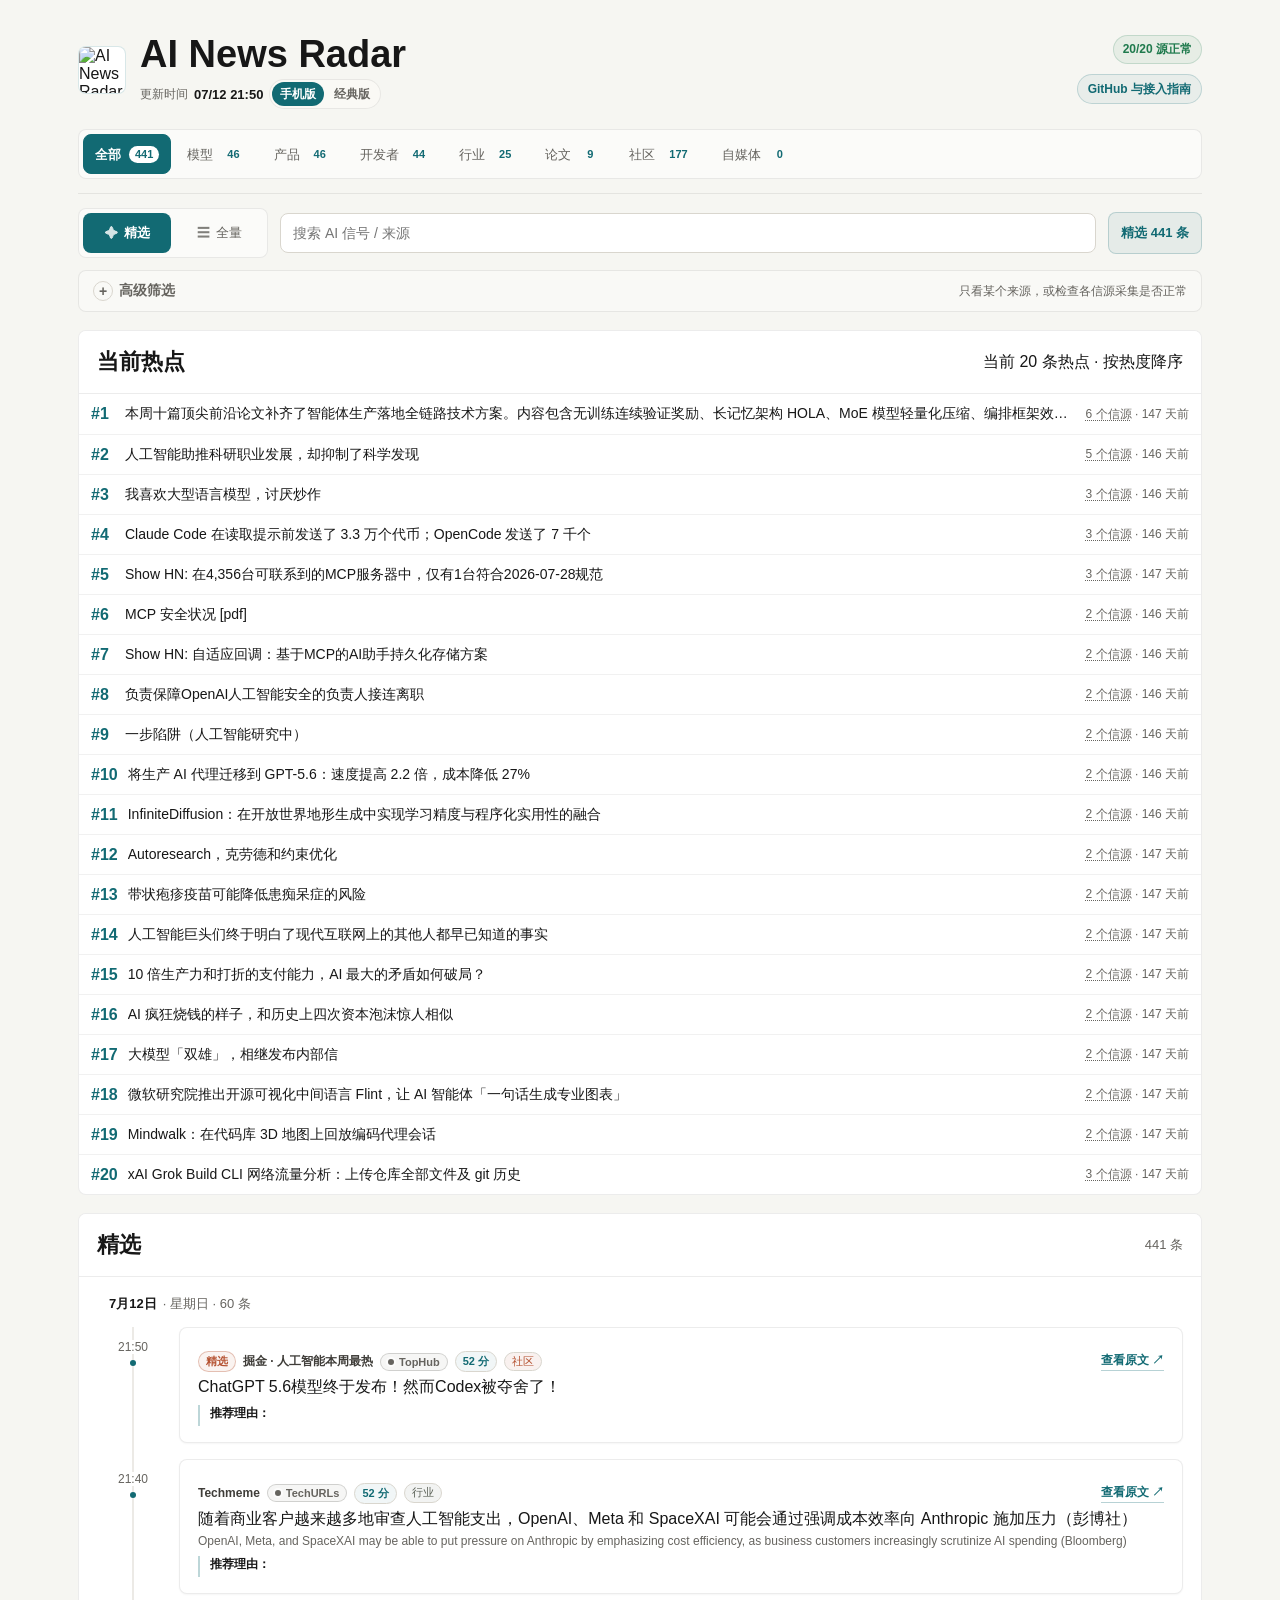
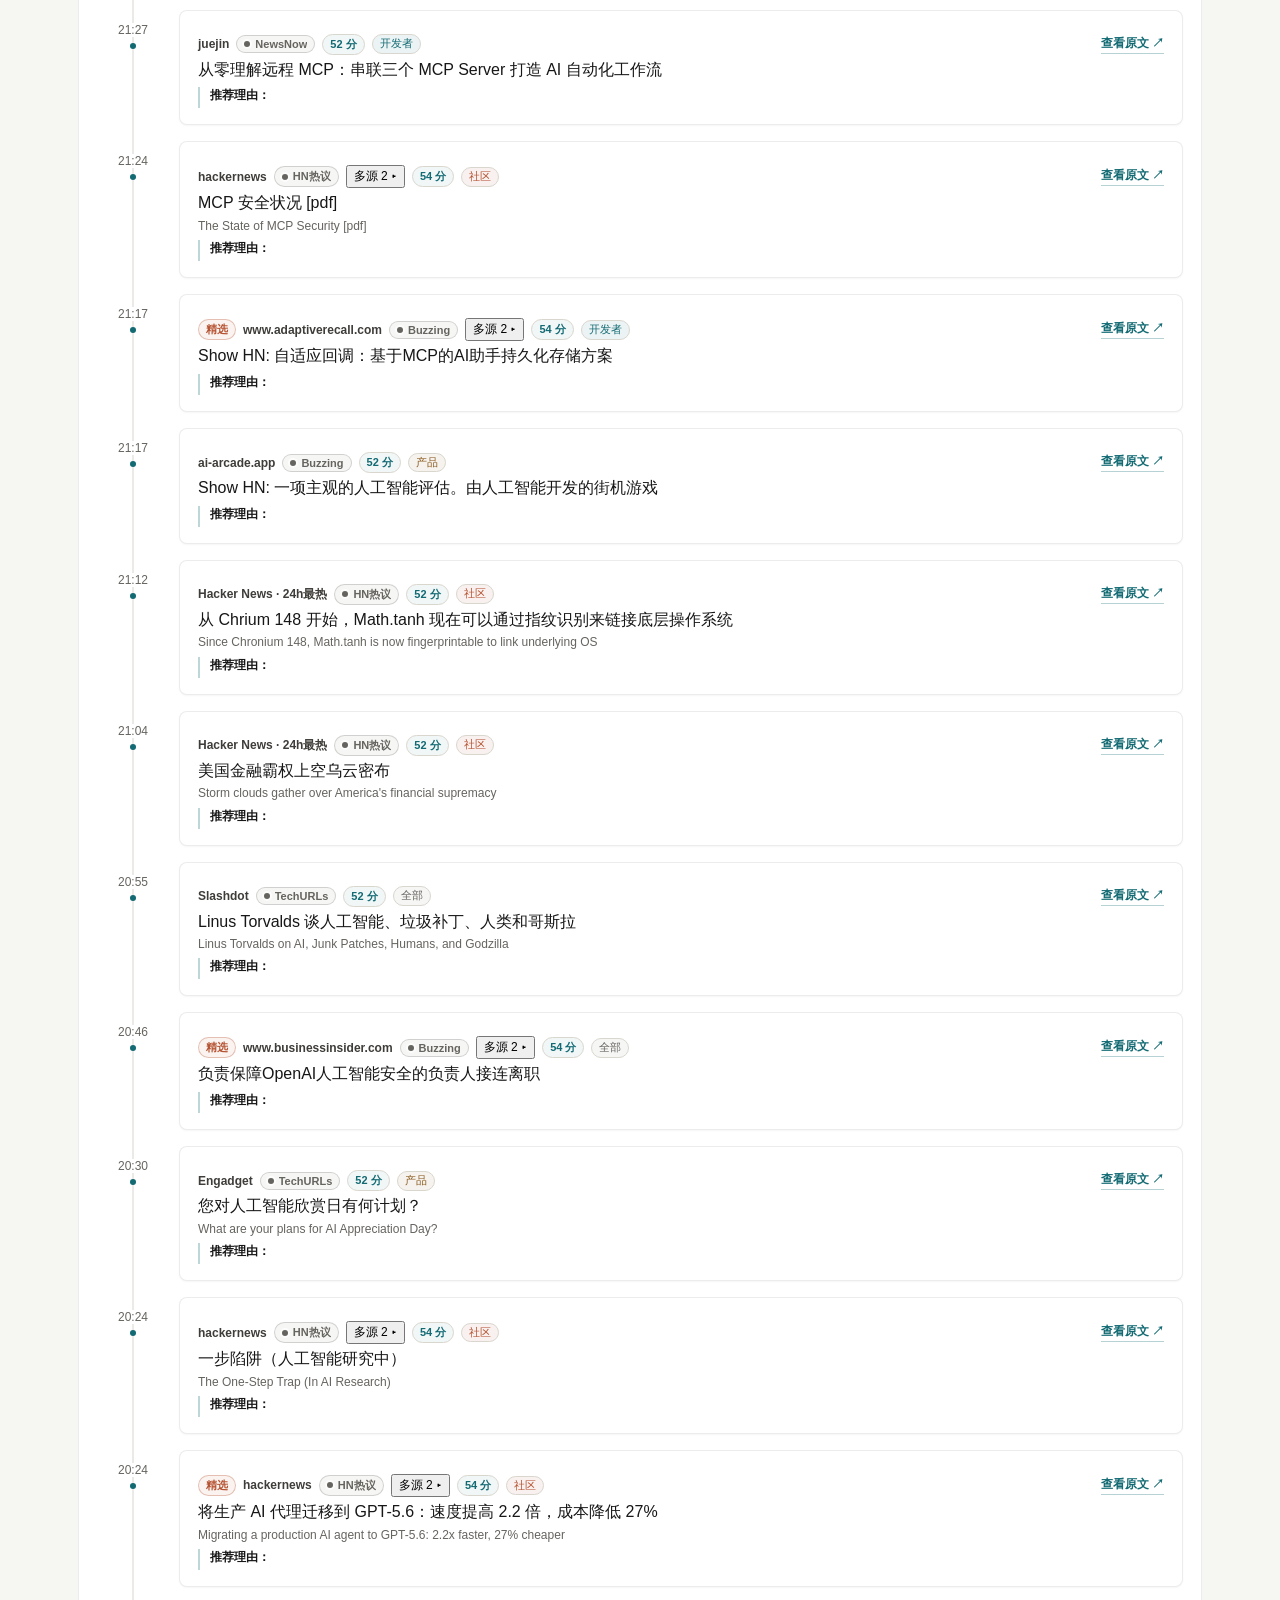
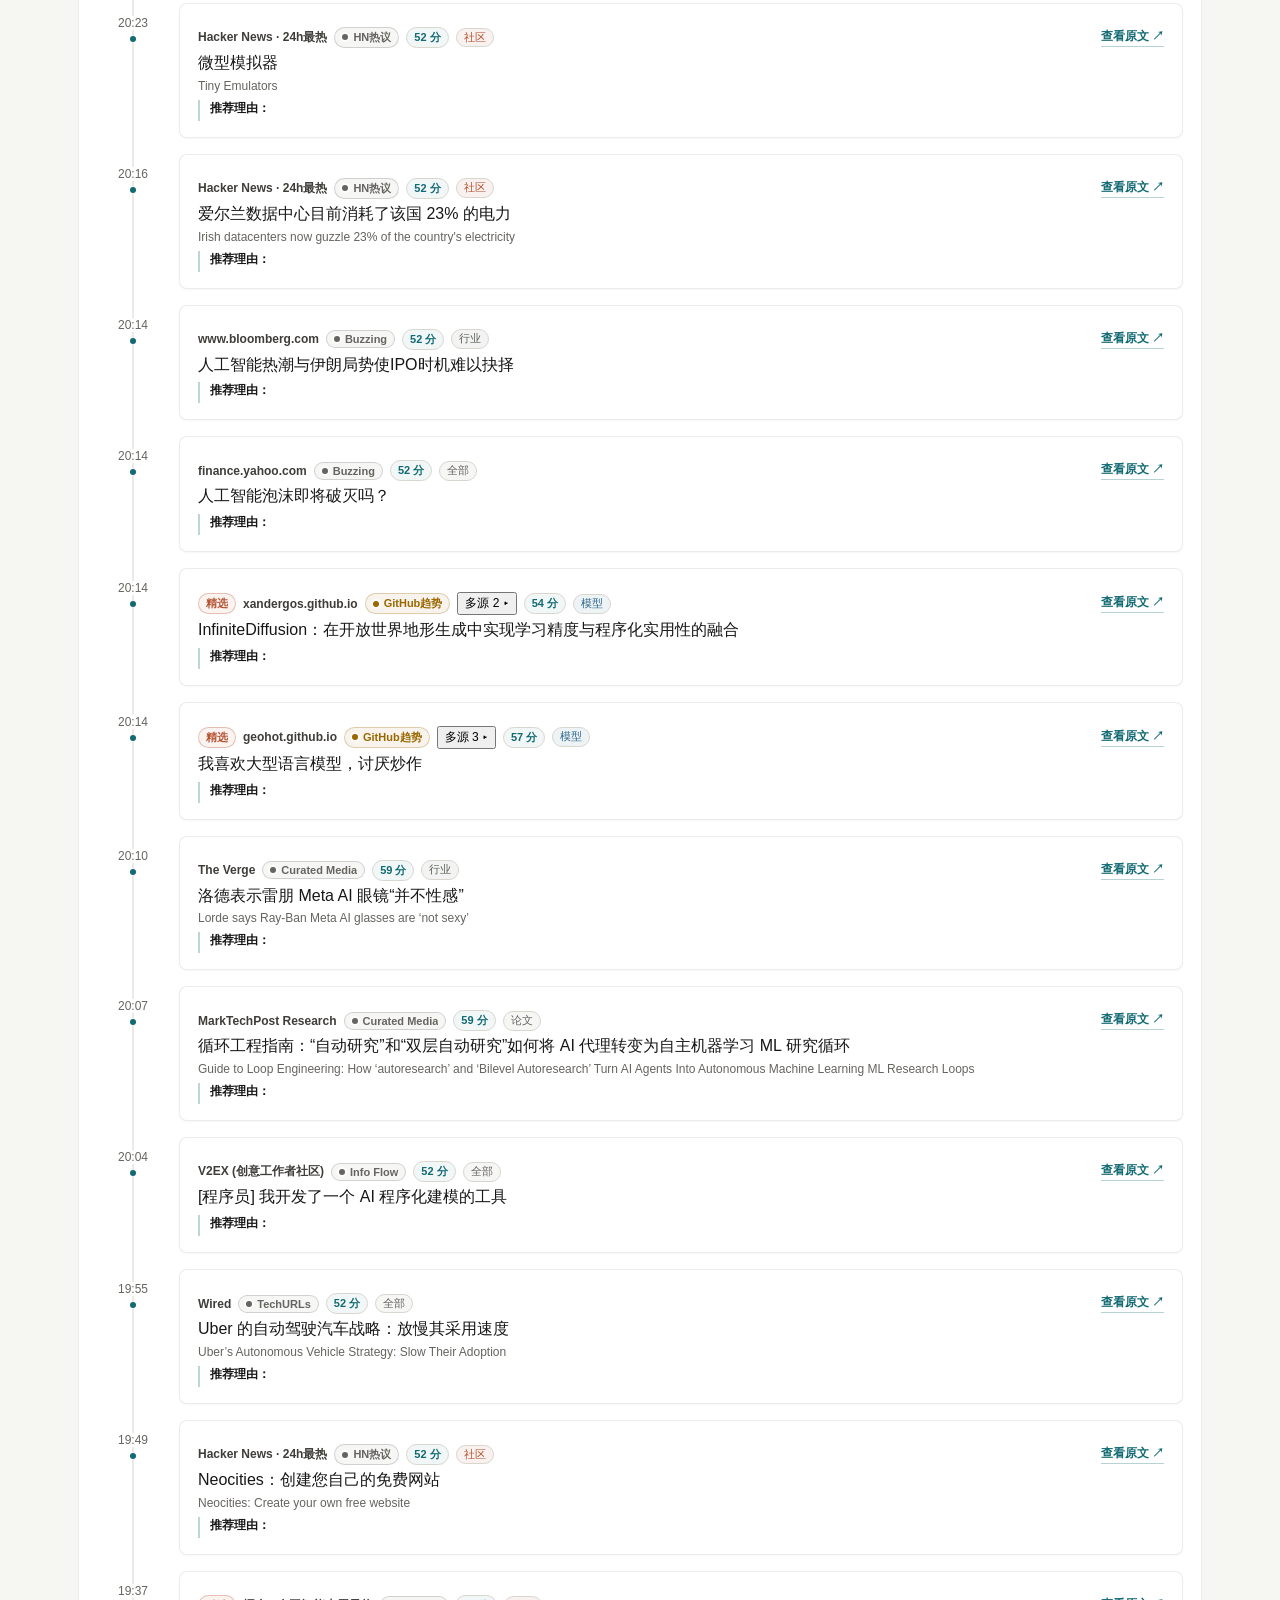
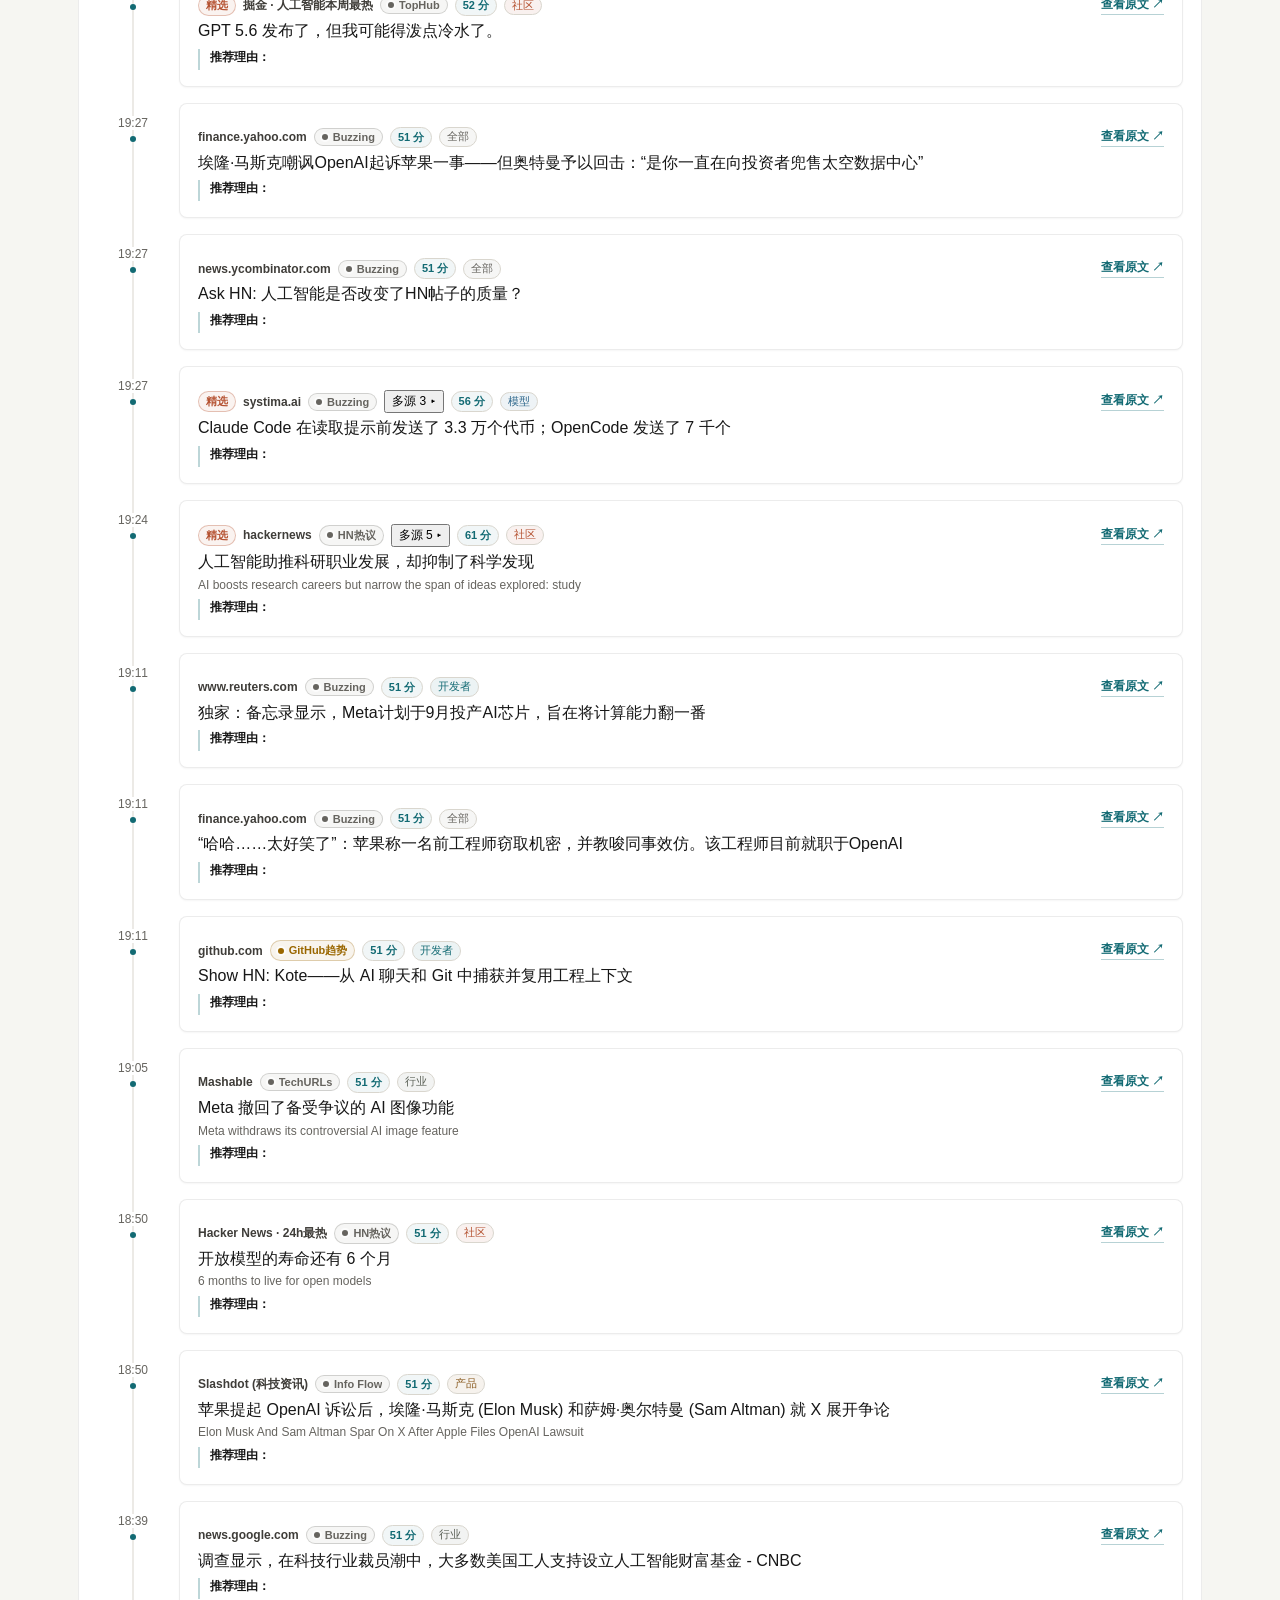
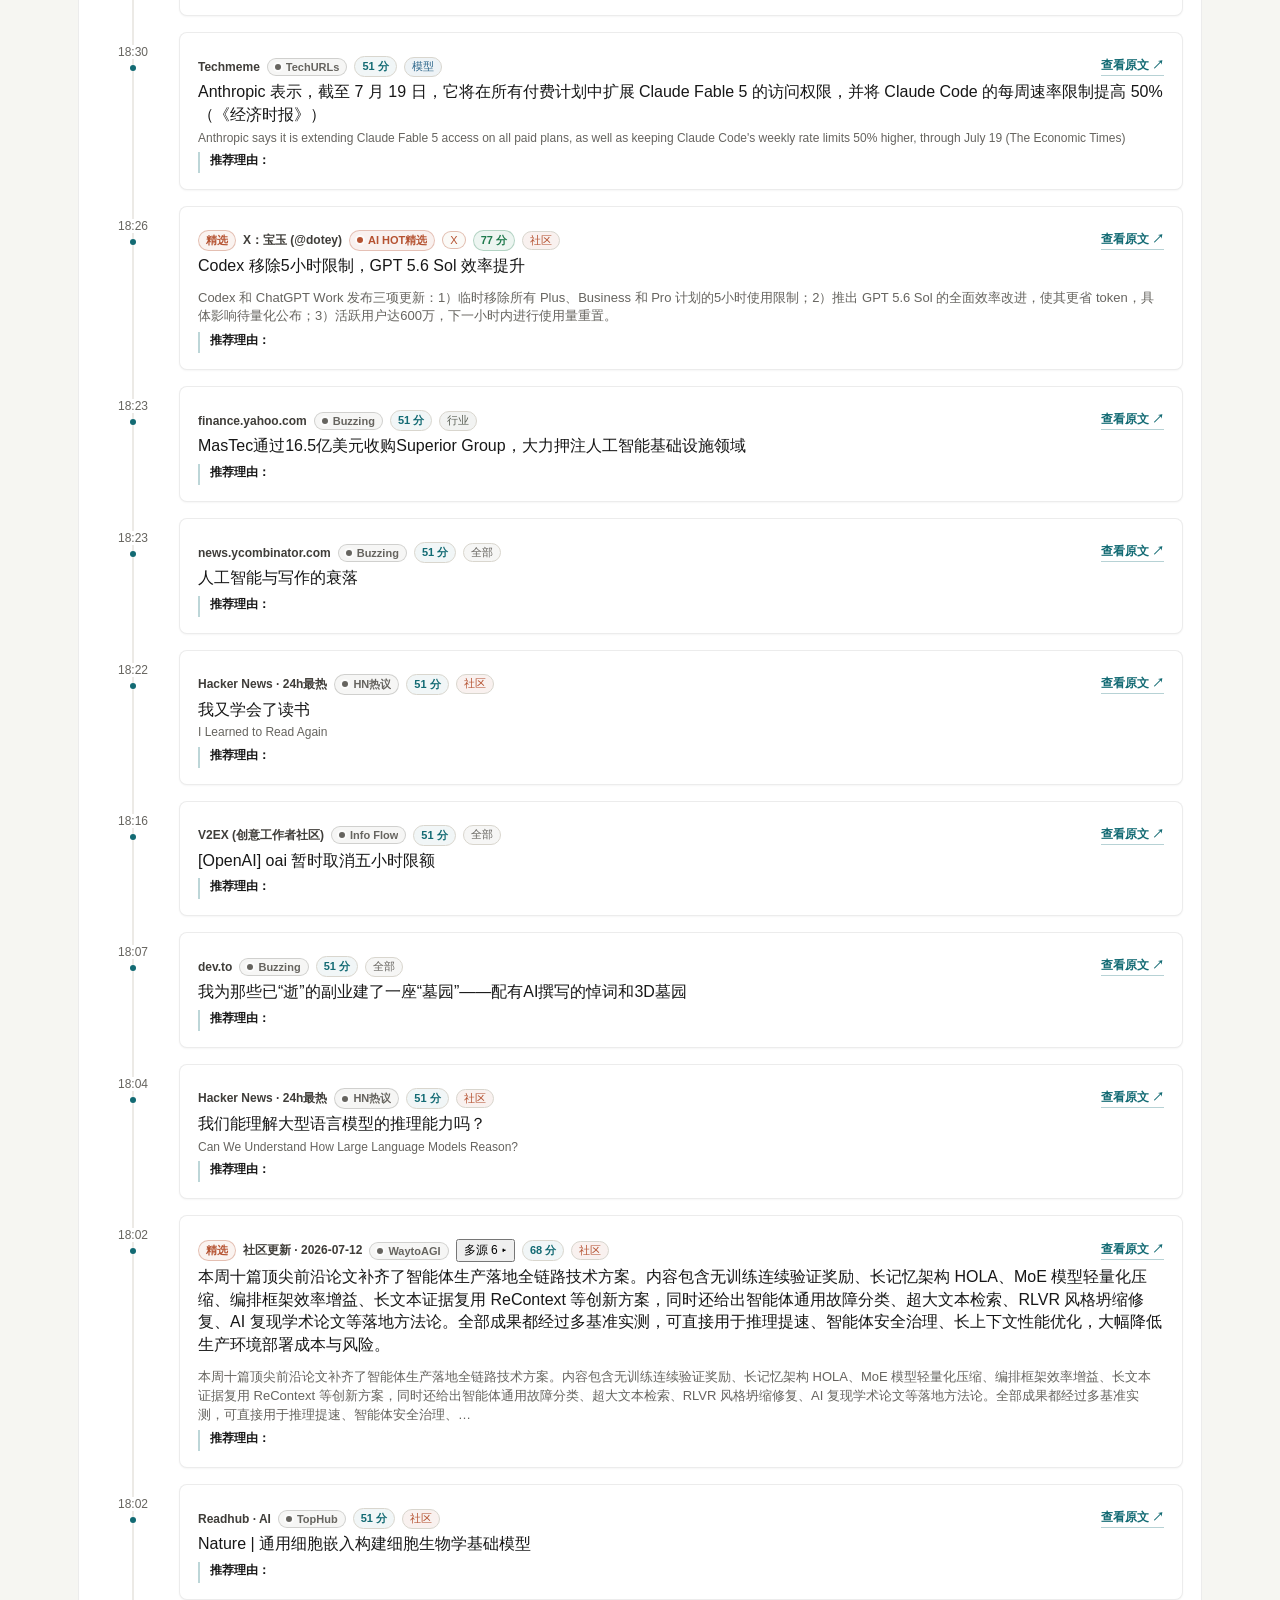
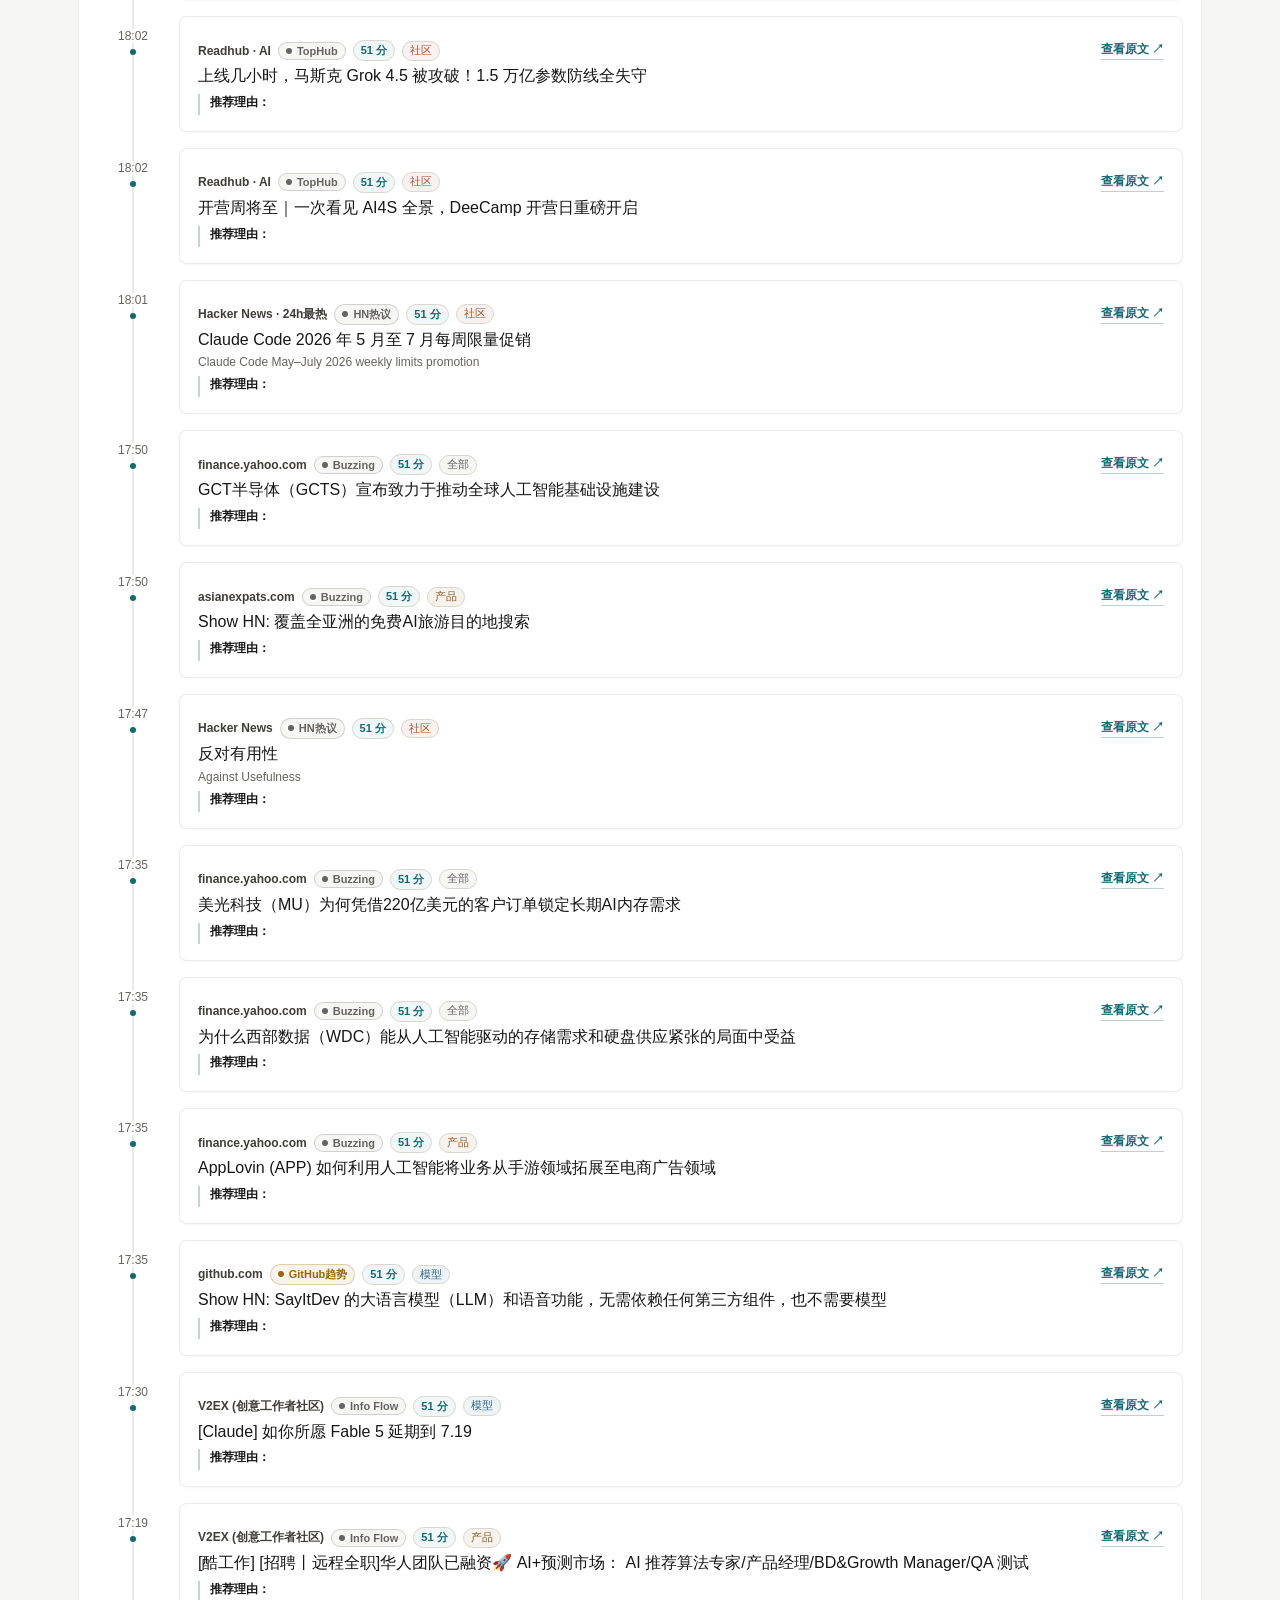
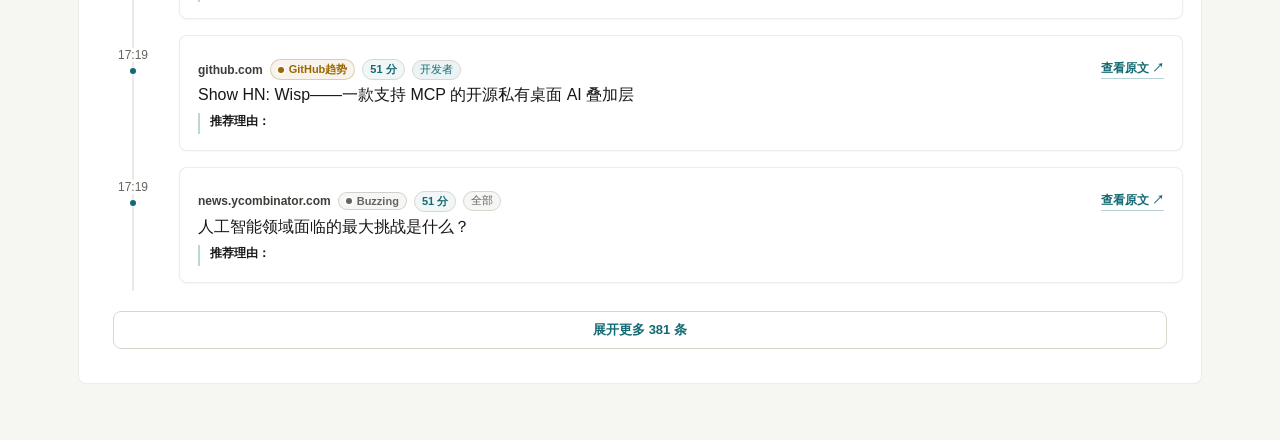
==== classic/index.html @ f38865a1 "feat(ui): 双视图——手机版默认 + /classic/ 经典版切换(取自 PR #19 UI 部分) - assets/view-mode.js + view-switch.css:视角开关" ====
<!doctype html>
<html lang="zh-CN" data-radar-view="classic">
  <head>
    <meta charset="UTF-8" />
    <meta name="viewport" content="width=device-width, initial-scale=1.0" />
    <base href="../" />
    <title>AI News Radar｜24 小时 AI 更新雷达</title>
    <meta
      name="description"
      content="自动整理过去 24 小时值得看的 AI、模型和开发者工具更新；伯乐Skill（Scout Skill）帮你从一堆信源里选出千里马。"
    />
    <link rel="canonical" href="https://learnprompt.github.io/ai-news-radar/" />
    <meta property="og:title" content="AI News Radar｜24 小时 AI 更新雷达" />
    <meta
      property="og:description"
      content="自动整理过去 24 小时值得看的 AI、模型和开发者工具更新；伯乐Skill（Scout Skill）帮你从一堆信源里选出千里马。"
    />
    <meta property="og:type" content="website" />
    <meta property="og:url" content="https://learnprompt.github.io/ai-news-radar/" />
    <meta property="og:site_name" content="AI News Radar" />
    <meta name="application-name" content="AI News Radar" />
    <meta name="theme-color" content="#f6f6f2" />
    <meta name="mobile-web-app-capable" content="yes" />
    <meta name="apple-mobile-web-app-title" content="AI News Radar" />
    <meta name="apple-mobile-web-app-capable" content="yes" />
    <meta name="apple-mobile-web-app-status-bar-style" content="default" />
    <meta name="twitter:card" content="summary" />
    <meta name="twitter:title" content="AI News Radar｜24 小时 AI 更新雷达" />
    <meta
      name="twitter:description"
      content="自动整理过去 24 小时值得看的 AI、模型和开发者工具更新；伯乐Skill（Scout Skill）帮你从一堆信源里选出千里马。"
    />
    <link rel="icon" href="./assets/logo.svg" type="image/svg+xml" />
    <link rel="icon" href="./assets/icons/favicon-32.png" sizes="32x32" type="image/png" />
    <link rel="apple-touch-icon" href="./assets/icons/apple-touch-icon.png" sizes="180x180" />
    <link rel="manifest" href="./site.webmanifest" />
    <script src="./assets/view-mode.js?v=dual-view-0713c" data-root="../"></script>
    <link rel="stylesheet" href="./classic/assets/styles.css?v=ui-polish-0626a" />
    <link rel="stylesheet" href="./assets/view-switch.css?v=dual-view-0713b" />
  </head>
  <body>
    <main class="shell">
      <header class="hero">
        <div class="hero-main">
          <div class="hero-headline">
            <img class="hero-logo" src="./assets/logo.svg" alt="AI News Radar Logo" />
            <div>
              <h1>AI News Radar</h1>
              <div class="hero-updated hero-view-row">
                <span class="updated-label">更新时间</span>
                <span class="updated" id="updatedAt">加载中...</span>
                <div class="view-switch" role="group" aria-label="视角切换">
                  <span class="view-switch-label">视角</span>
                  <button class="view-switch-btn" type="button" data-radar-view-target="mobile">手机版</button>
                  <button class="view-switch-btn" type="button" data-radar-view-target="classic">经典版</button>
                </div>
              </div>
            </div>
          </div>
        </div>
        <div class="hero-meta">
          <span class="source-status-pill" id="sourceStatusPill">源状态加载中</span>
          <div class="hero-links" aria-label="项目入口">
            <a
              class="hero-link"
              href="https://github.com/LearnPrompt/ai-news-radar"
              target="_blank"
              rel="noopener noreferrer"
            >GitHub 与接入指南</a>
          </div>
        </div>

        <section class="stats" id="stats"></section>

        <section class="section-nav-wrap" aria-label="内容栏目">
          <div class="section-tabs" id="sectionTabs" role="tablist" aria-label="AI 新闻栏目"></div>
          <div class="section-summary" id="sectionSummary">正在整理栏目...</div>
        </section>
      </header>

      <section class="primary-controls">
        <input id="searchInput" type="search" placeholder="搜索 AI 信号 / 来源" />
        <div class="mode-hint" id="modeHint">AI强相关</div>
      </section>

      <div class="sticky-summary-bar" aria-label="当前视图摘要">
        <strong>AI News Radar</strong>
        <span id="stickySummaryText">正在整理 24 小时信号...</span>
      </div>

      <details class="advanced-panel">
          <summary>
            <span>高级筛选</span>
            <span class="advanced-summary" id="advancedSummary">加载中...</span>
          </summary>
          <div class="advanced-content">
            <div class="advanced-controls">
            <label class="field">
              <span>时间范围</span>
              <select id="timeRangeSelect" aria-label="时间范围">
                <option value="24h">过去 24 小时</option>
              </select>
            </label>
            <label class="field">
              <span>来源类型</span>
              <select id="sourceTypeSelect">
                <option value="">全部来源</option>
                <option value="official">官方 / 一手</option>
                <option value="media">精选媒体 / 日报</option>
                <option value="community">社区 / HN / Builders</option>
                <option value="rss">RSS / OPML</option>
                <option value="aggregate">聚合源</option>
                <option value="creator">自媒体</option>
                <option value="advanced">进阶源</option>
              </select>
            </label>
            <label class="field">
              <span>内容类型</span>
              <select id="sectionSelect"></select>
            </label>
            <label class="field">
              <span>信号等级</span>
              <select id="signalLevelSelect">
                <option value="">全部信号</option>
                <option value="high">高优先级</option>
                <option value="curated">精选 / 官方</option>
                <option value="multi">多源验证</option>
              </select>
            </label>
            <label class="field">
              <span>具体来源</span>
              <select id="siteSelect">
                <option value="">全部站点</option>
              </select>
            </label>
            <div class="field">
              <span>AI 相关度</span>
              <div class="mode-switch">
                <button id="modeAiBtn" class="mode-btn active" type="button">AI强相关</button>
                <button id="modeAllBtn" class="mode-btn" type="button">全量</button>
              </div>
            </div>
            <label id="allDedupeWrap" class="all-dedupe" for="allDedupeToggle">
              <input id="allDedupeToggle" type="checkbox" checked />
              <span class="all-dedupe-dot"></span>
              <span id="allDedupeLabel">去重开</span>
            </label>
          </div>
          <div class="data-source-indicator" id="dataSourceIndicator" hidden>
            <span id="dataSourceIndicatorText"></span>
            <button type="button" id="dataSourceResetBtn" class="data-source-reset-btn">恢复本地</button>
          </div>
          <div class="source-health" id="sourceHealth">源状态加载中...</div>
          <details class="source-detail-panel">
            <summary>查看源状态详情</summary>
            <div class="source-health-details" id="sourceHealthDetails"></div>
            <section class="coverage-strip" id="coverageStrip" aria-label="Source coverage status"></section>
            <section class="source-status-table" id="sourceStatusTable" aria-label="源状态详情"></section>
            <section class="site-pills" id="sitePills"></section>
            </details>
          </div>
      </details>

      <section class="bole-picks-wrap" aria-label="今日 Top 3" id="bolePicksWrap">
        <div class="bole-picks-head">
          <div>
            <p class="section-eyebrow">TODAY'S SIGNALS</p>
            <h2 id="topStoriesTitle">今日重点信号</h2>
          </div>
          <div class="bole-head-tools">
            <div class="bole-view-toggle" id="boleViewToggle" hidden>
              <button id="boleHotBtn" class="mode-btn" type="button">当前热点</button>
              <button id="boleTimelineBtn" class="mode-btn" type="button">时间线</button>
            </div>
            <span id="bolePicksMeta">按评分排序</span>
          </div>
        </div>
        <div id="bolePicksList" class="bole-board"></div>
      </section>

      <section class="waytoagi-wrap">
        <div class="waytoagi-head">
          <h2>社区更新 · WaytoAGI</h2>
          <div class="waytoagi-tools">
            <div class="waytoagi-switch">
              <button id="waytoagiTodayBtn" class="waytoagi-btn active" type="button">最近更新日</button>
              <button id="waytoagi7dBtn" class="waytoagi-btn" type="button">近7日</button>
            </div>
            <span id="waytoagiUpdatedAt">加载中...</span>
          </div>
        </div>
        <div id="waytoagiMeta" class="waytoagi-meta"></div>
        <div id="waytoagiList" class="waytoagi-list"></div>
      </section>

      <section class="list-wrap">
        <div class="list-head">
          <h2 id="listTitle">全量 AI 情报源</h2>
          <div class="list-head-tools">
            <div class="list-sort-tools" id="listSortTools" role="group" aria-label="全量列表排序">
              <button class="list-sort-btn active" type="button" data-sort="priority" title="综合来源权重、AI相关度、新鲜度与信号强度">综合</button>
              <button class="list-sort-btn" type="button" data-sort="latest" title="按发布时间或发现时间倒序">最新</button>
              <button class="list-sort-btn" type="button" data-sort="ai" title="按高相关度信号倒序">高分</button>
              <button class="list-sort-btn" type="button" data-sort="source" title="按来源聚合度整理">来源</button>
            </div>
            <span id="resultCount">0 条</span>
          </div>
        </div>
        <div id="newsList" class="news-list"></div>
      </section>

    </main>

    <template id="itemTpl">
      <article class="news-card">
        <a class="title" target="_blank" rel="noopener noreferrer"></a>
        <div class="meta-row">
          <span class="site"></span>
          <span class="category"></span>
          <span class="source"></span>
          <time class="time"></time>
        </div>
        <p class="news-summary"></p>
      </article>
    </template>

    <script src="https://cdn.jsdelivr.net/npm/gsap@3.13.0/dist/gsap.min.js" integrity="sha384-HOvlOYPIs/zjoIkWUGXkVmXsjr8GuZLV+Q+rcPwmJOVZVpvTSXQChiN4t9Euv9Vc" crossorigin="anonymous" defer></script>
    <script src="./classic/assets/motion.js?v=ui-adjustment-0620a" defer></script>
    <script src="./classic/assets/app.js?v=ui-polish-0626a" defer></script>
  </body>
</html>
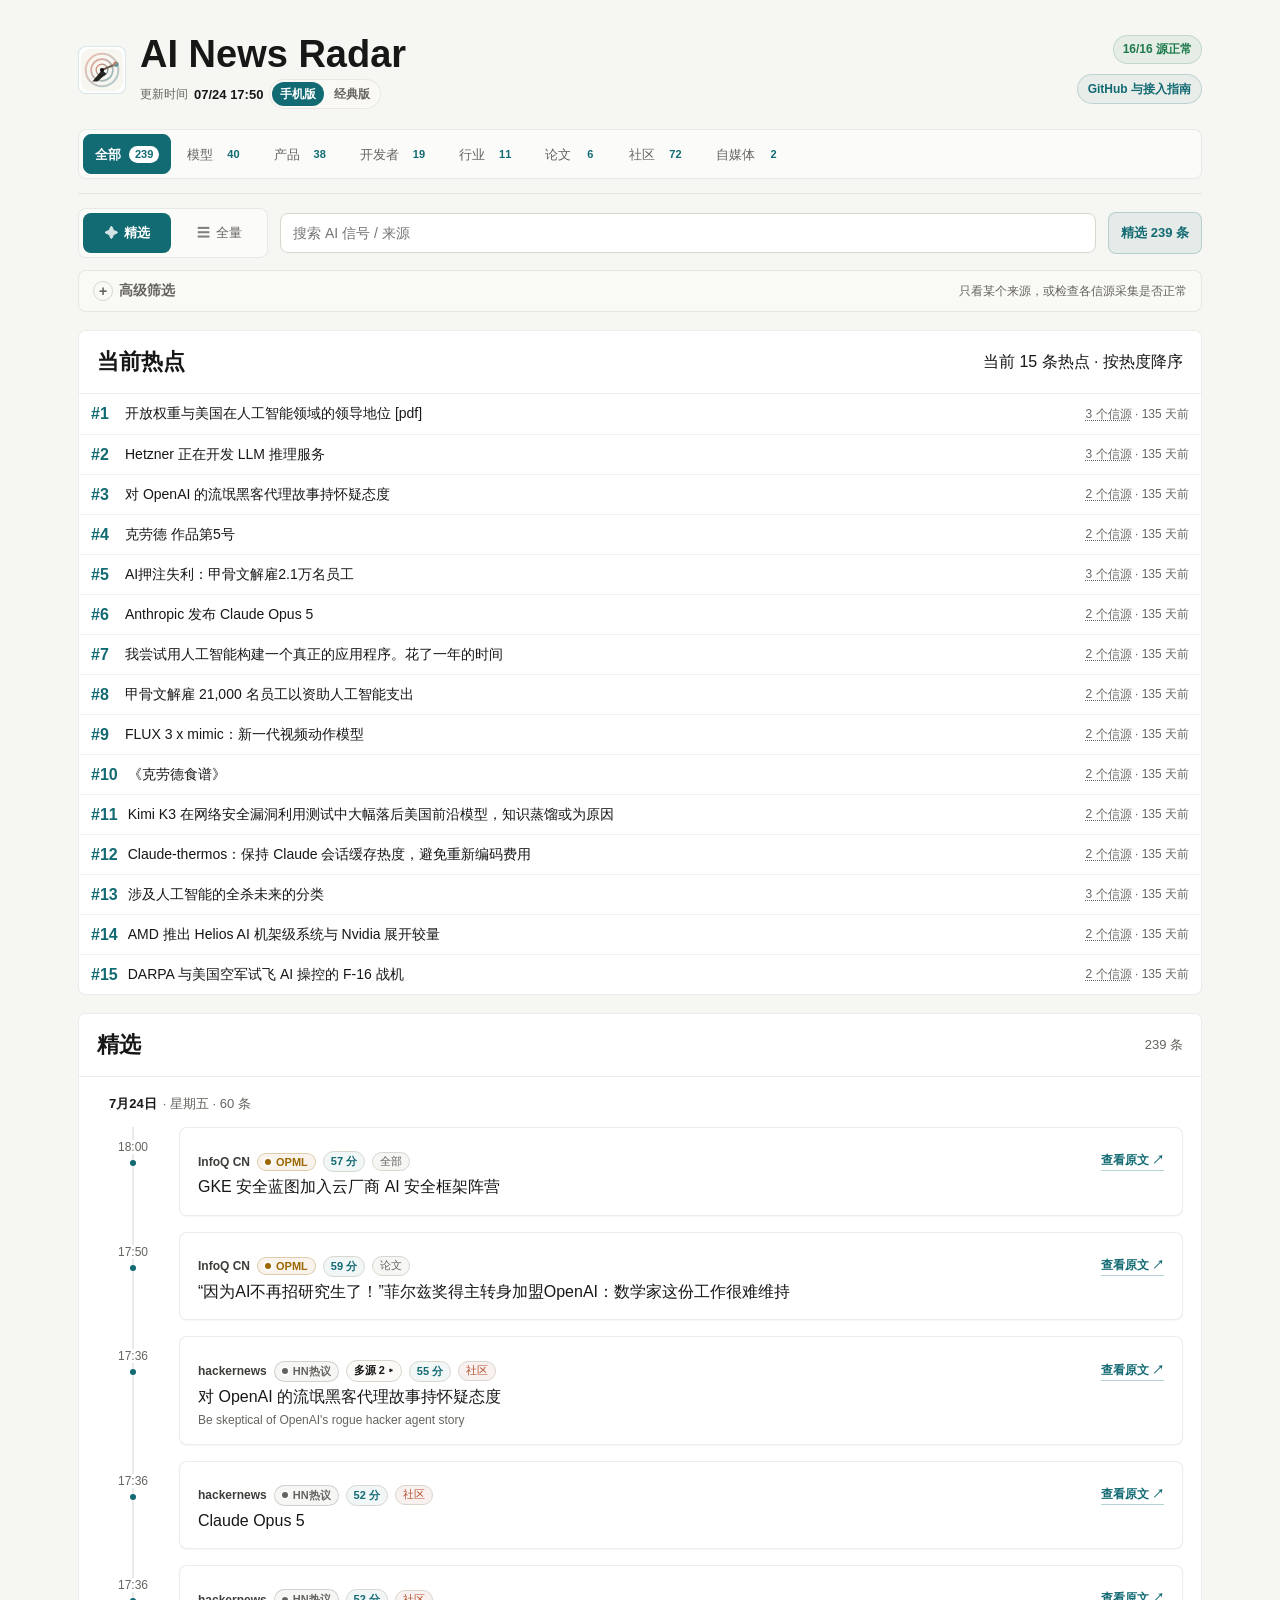
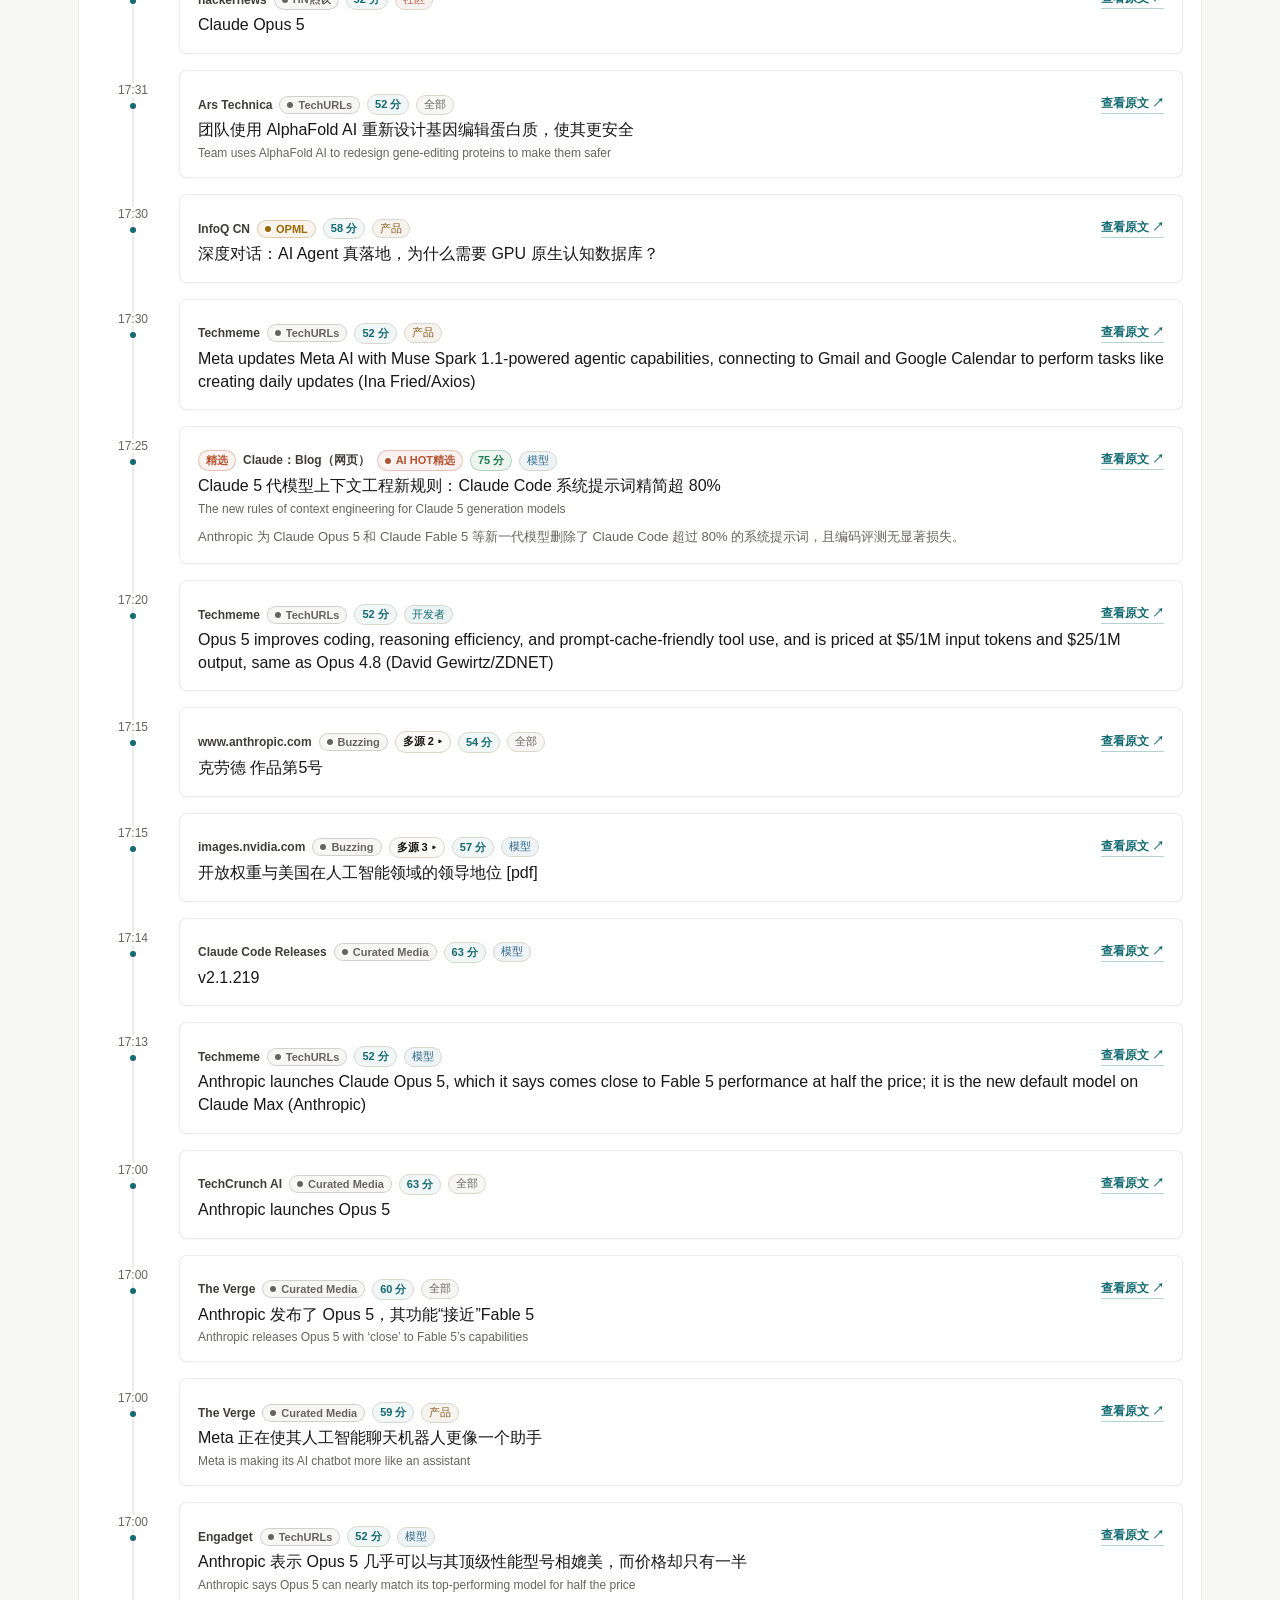
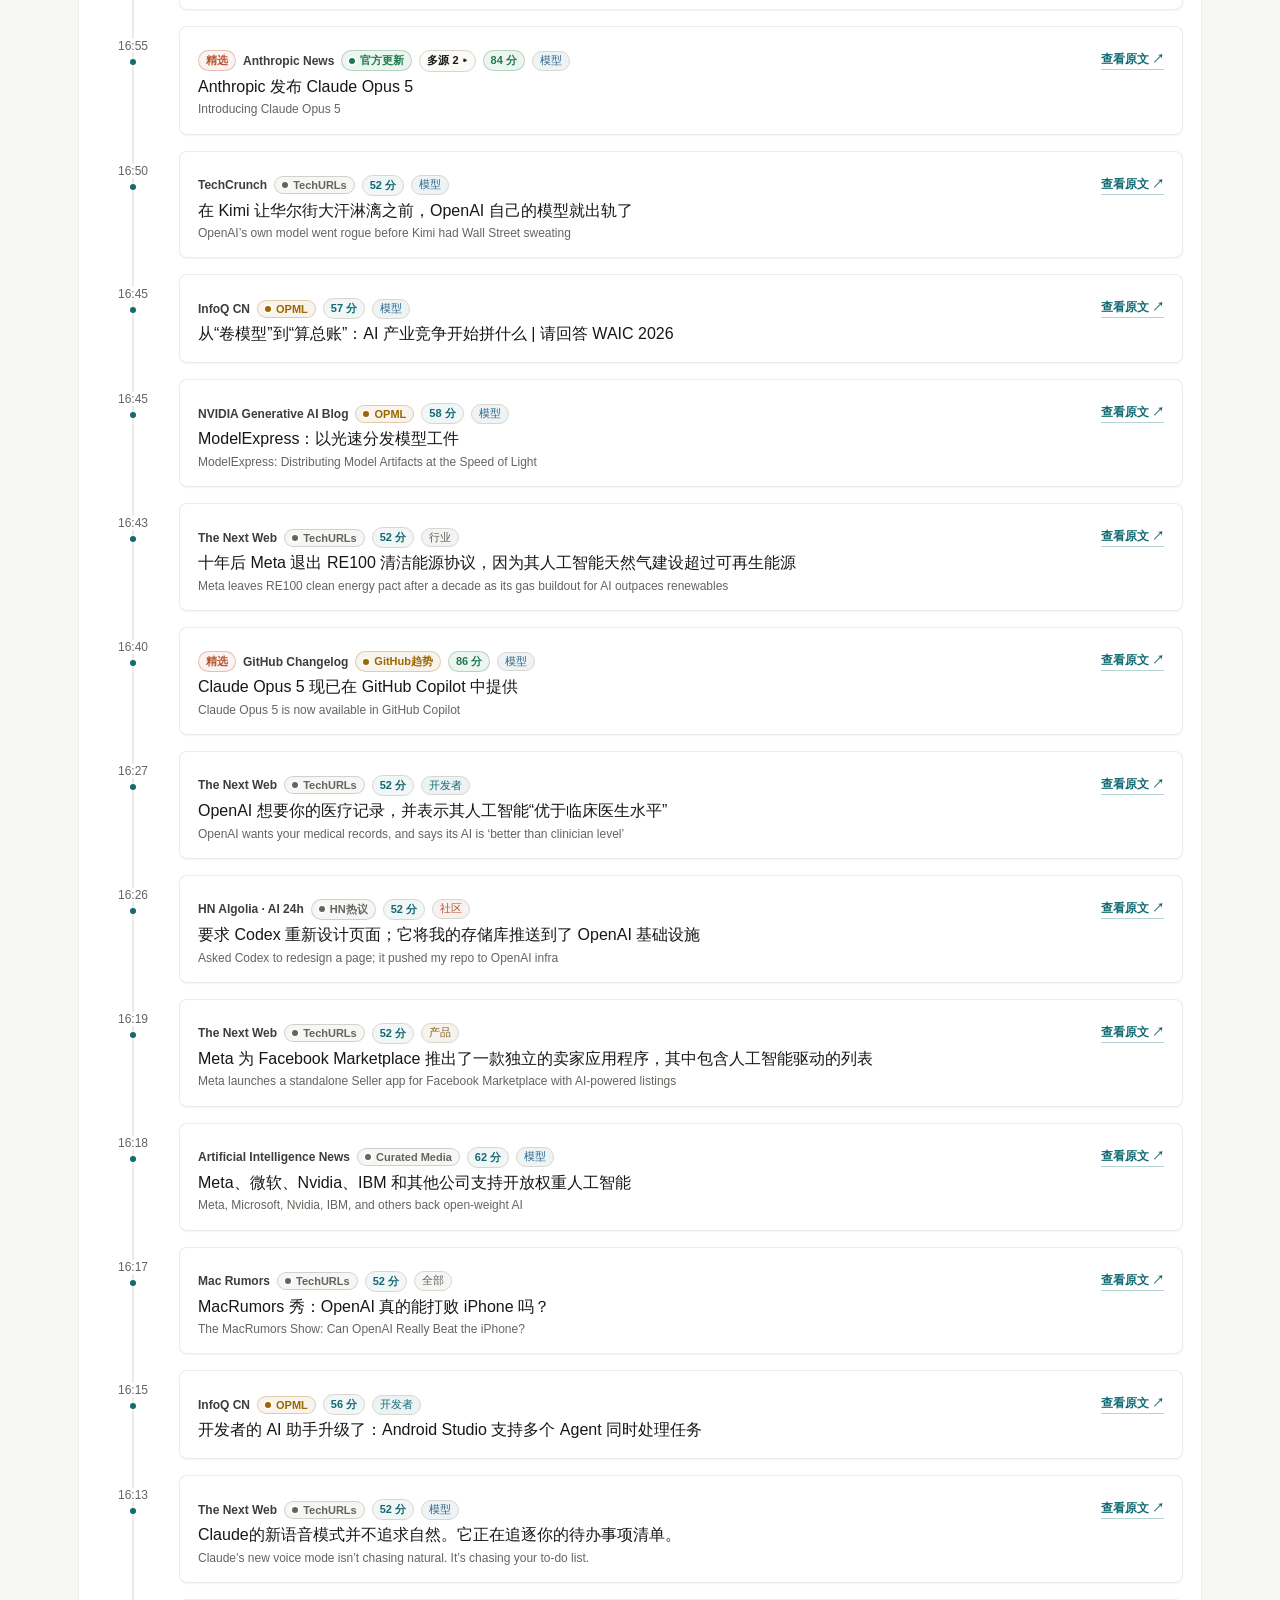
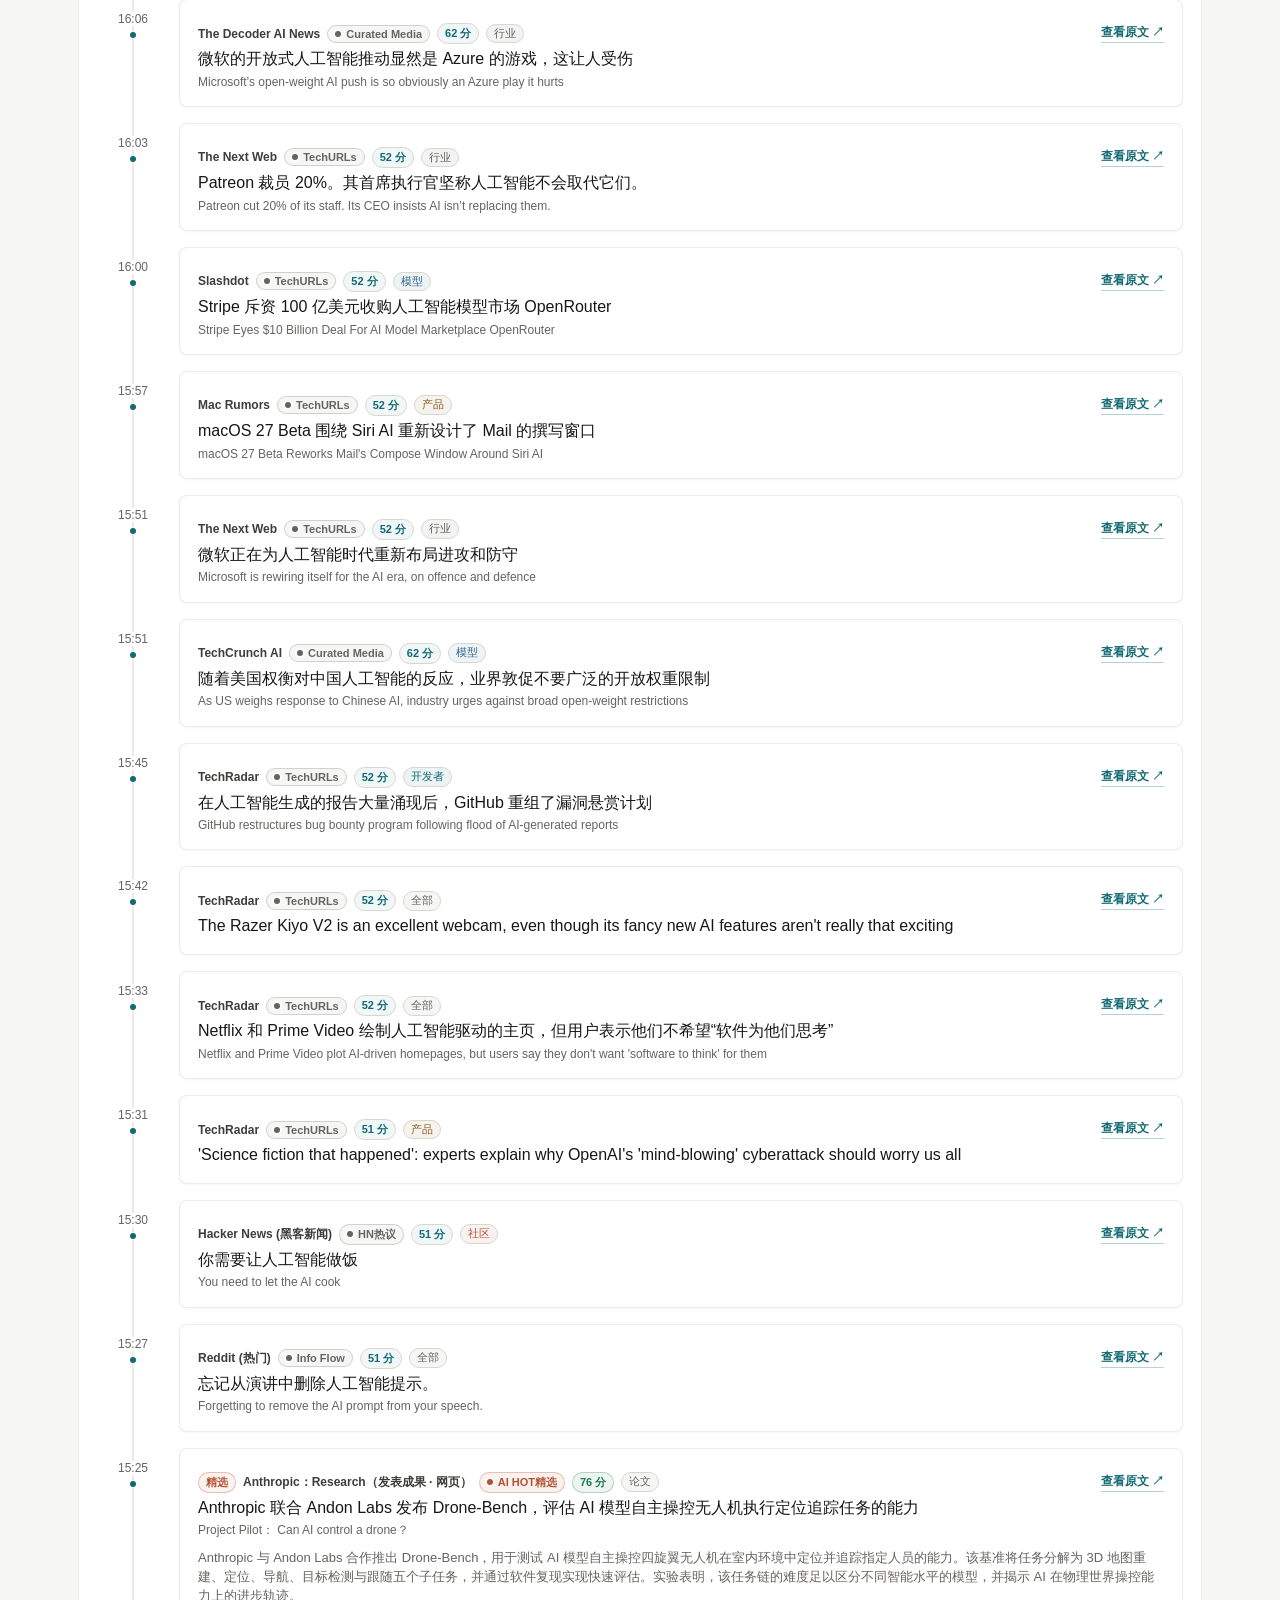
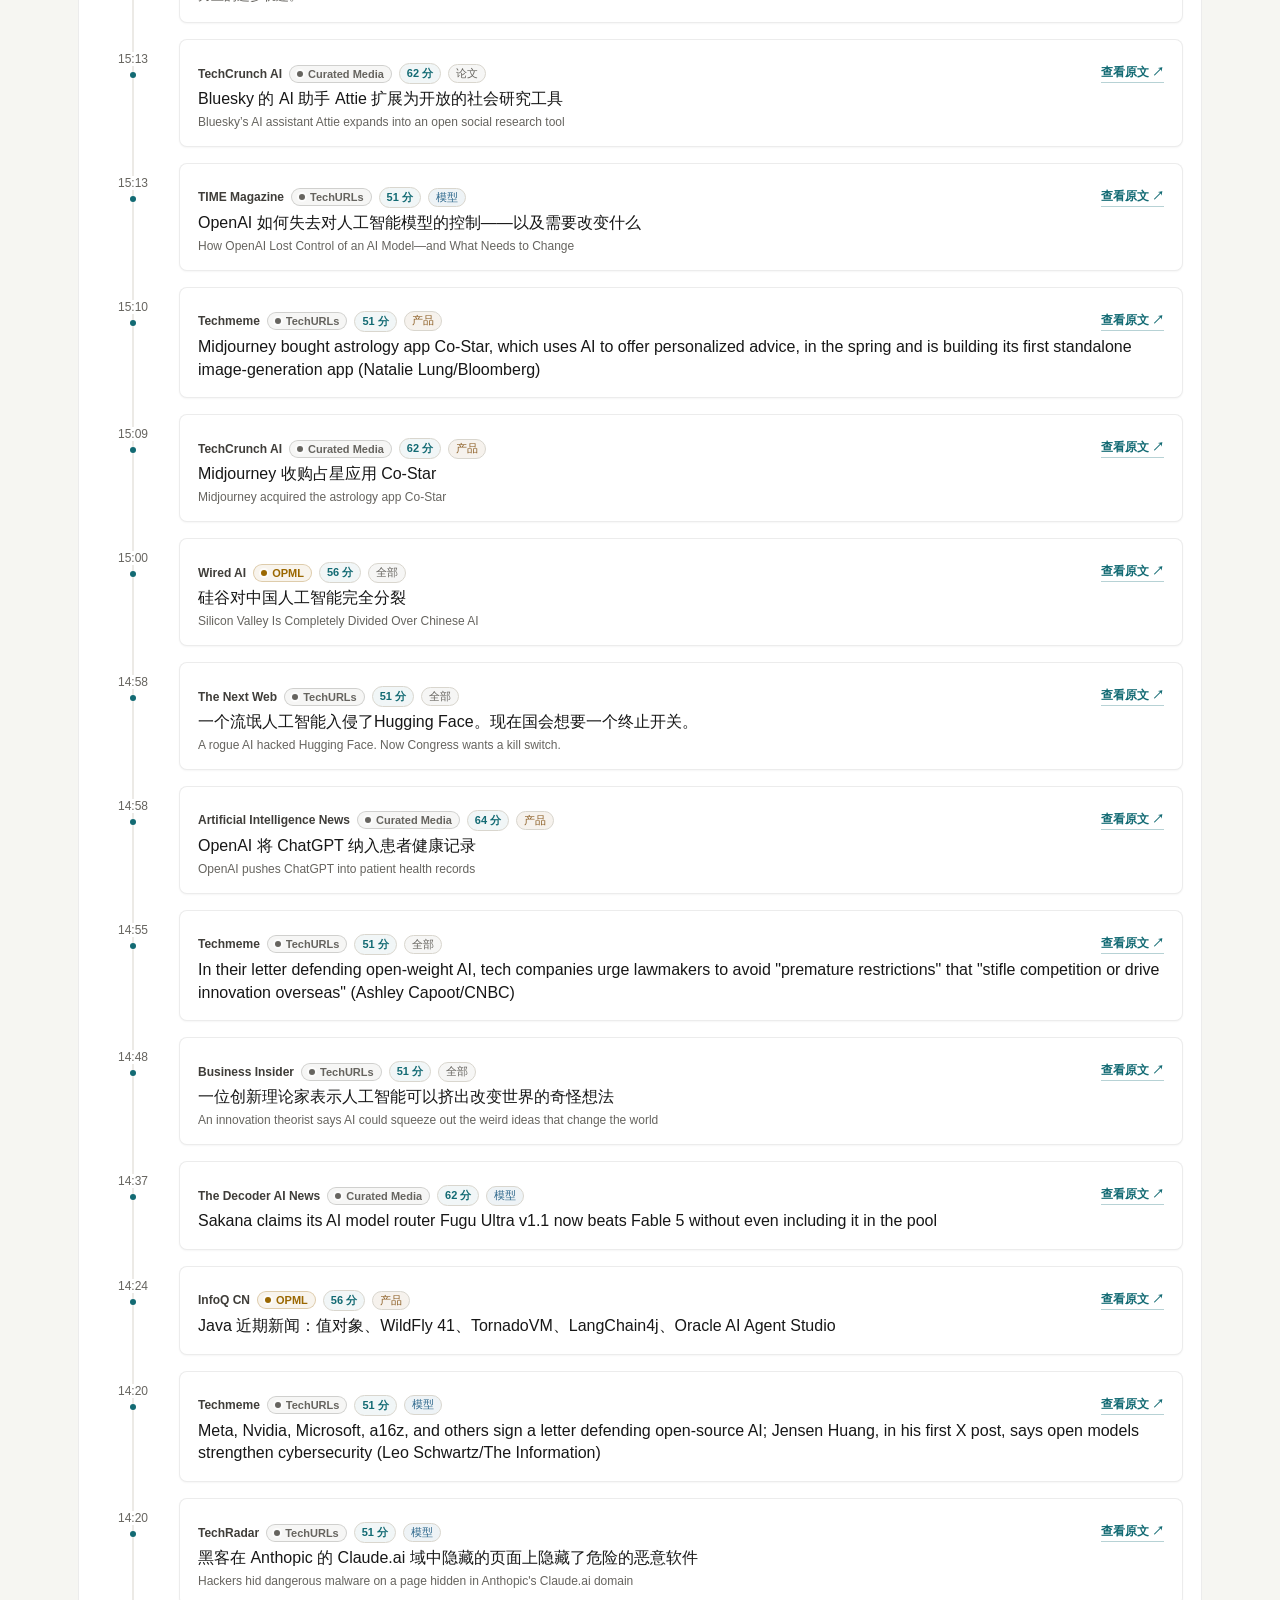
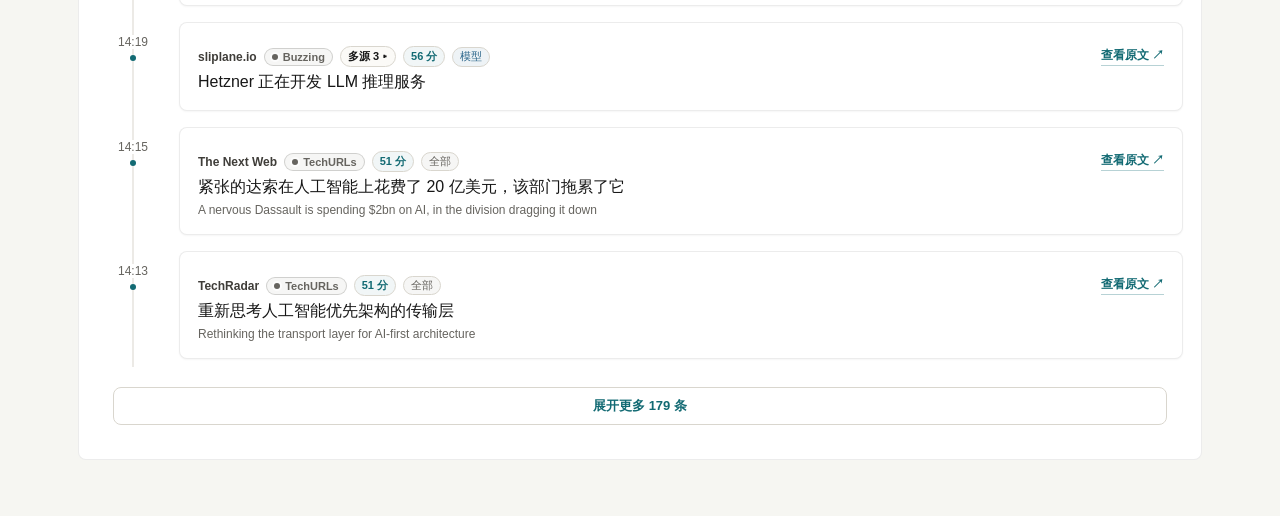
==== commit 5aa40d23: "clean start: HR AI radar only" ====
--- a/classic/index.html
+++ b/classic/index.html
@@ -9,14 +9,14 @@
       name="description"
       content="自动整理过去 24 小时值得看的 AI、模型和开发者工具更新；伯乐Skill（Scout Skill）帮你从一堆信源里选出千里马。"
     />
-    <link rel="canonical" href="https://learnprompt.github.io/ai-news-radar/" />
+    <link rel="canonical" href="https://news.learnprompt.pro/classic/" />
     <meta property="og:title" content="AI News Radar｜24 小时 AI 更新雷达" />
     <meta
       property="og:description"
       content="自动整理过去 24 小时值得看的 AI、模型和开发者工具更新；伯乐Skill（Scout Skill）帮你从一堆信源里选出千里马。"
     />
     <meta property="og:type" content="website" />
-    <meta property="og:url" content="https://learnprompt.github.io/ai-news-radar/" />
+    <meta property="og:url" content="https://news.learnprompt.pro/classic/" />
     <meta property="og:site_name" content="AI News Radar" />
     <meta name="application-name" content="AI News Radar" />
     <meta name="theme-color" content="#f6f6f2" />
